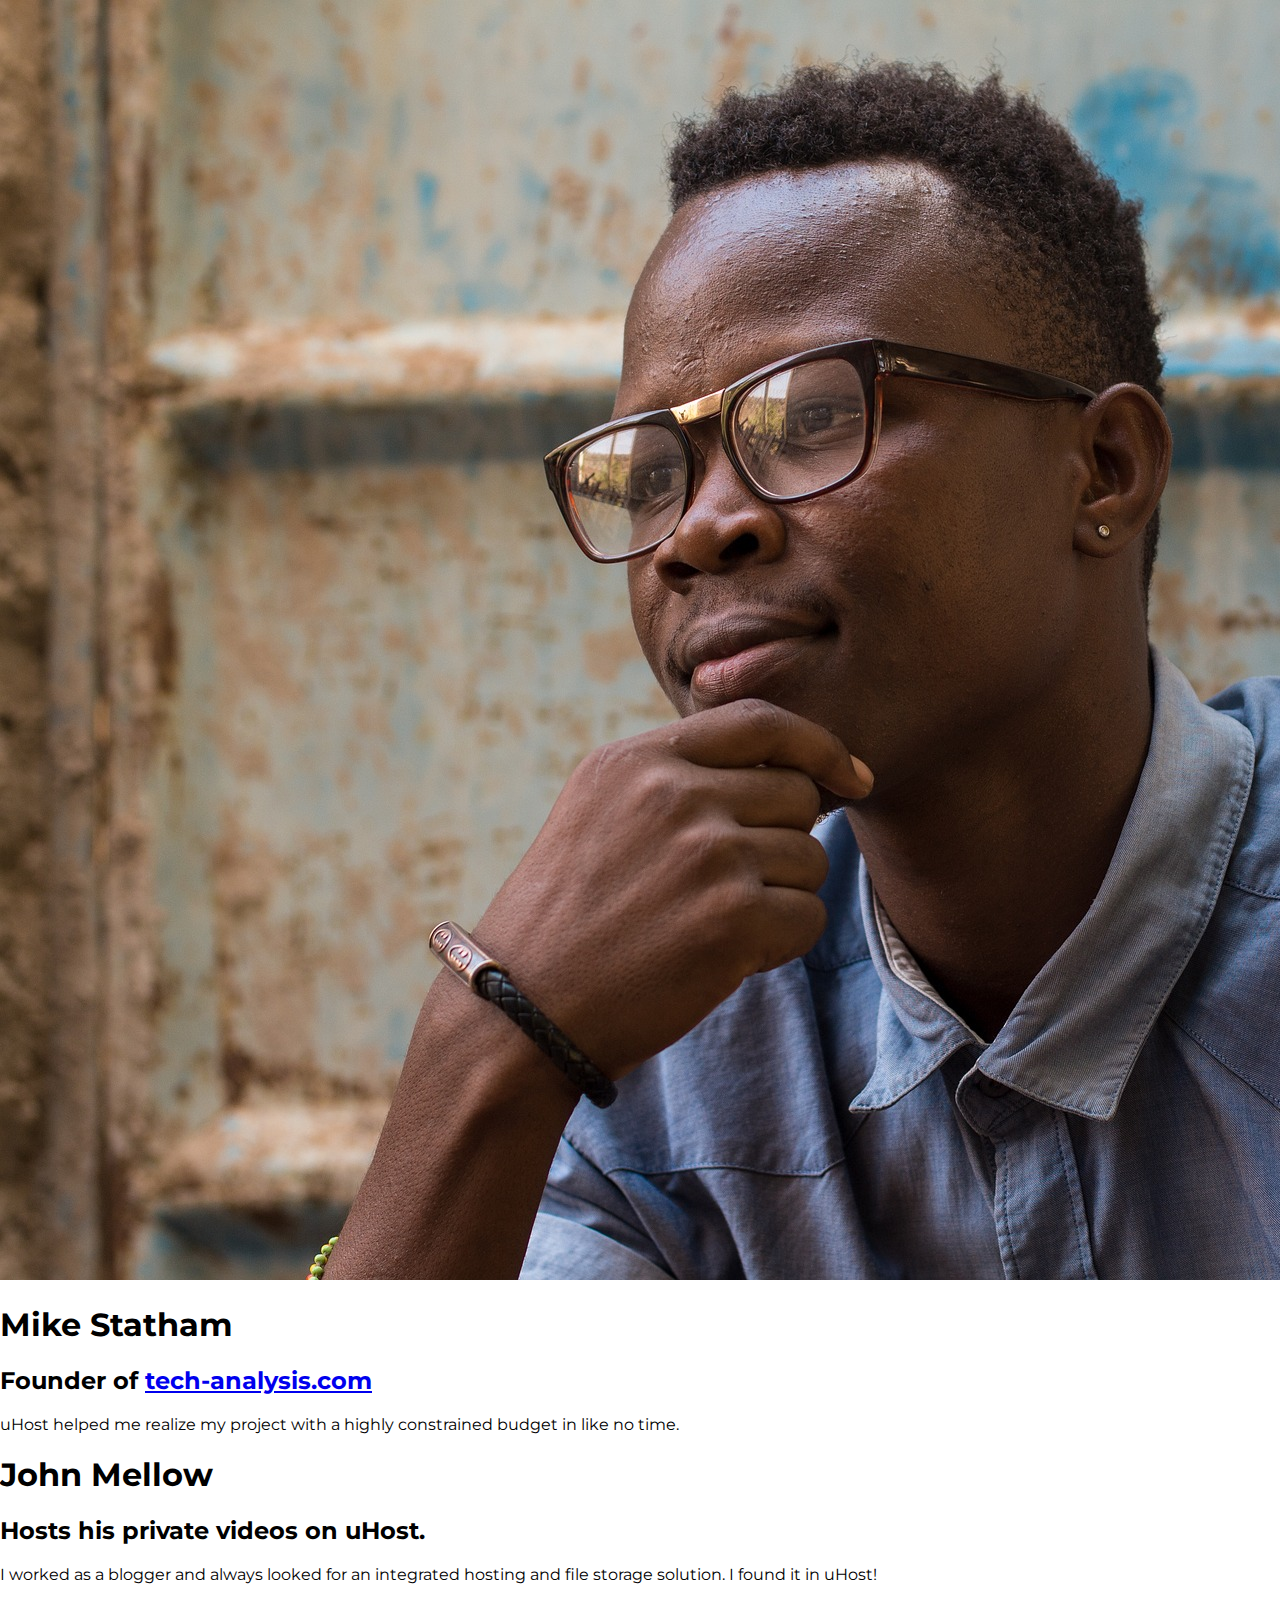
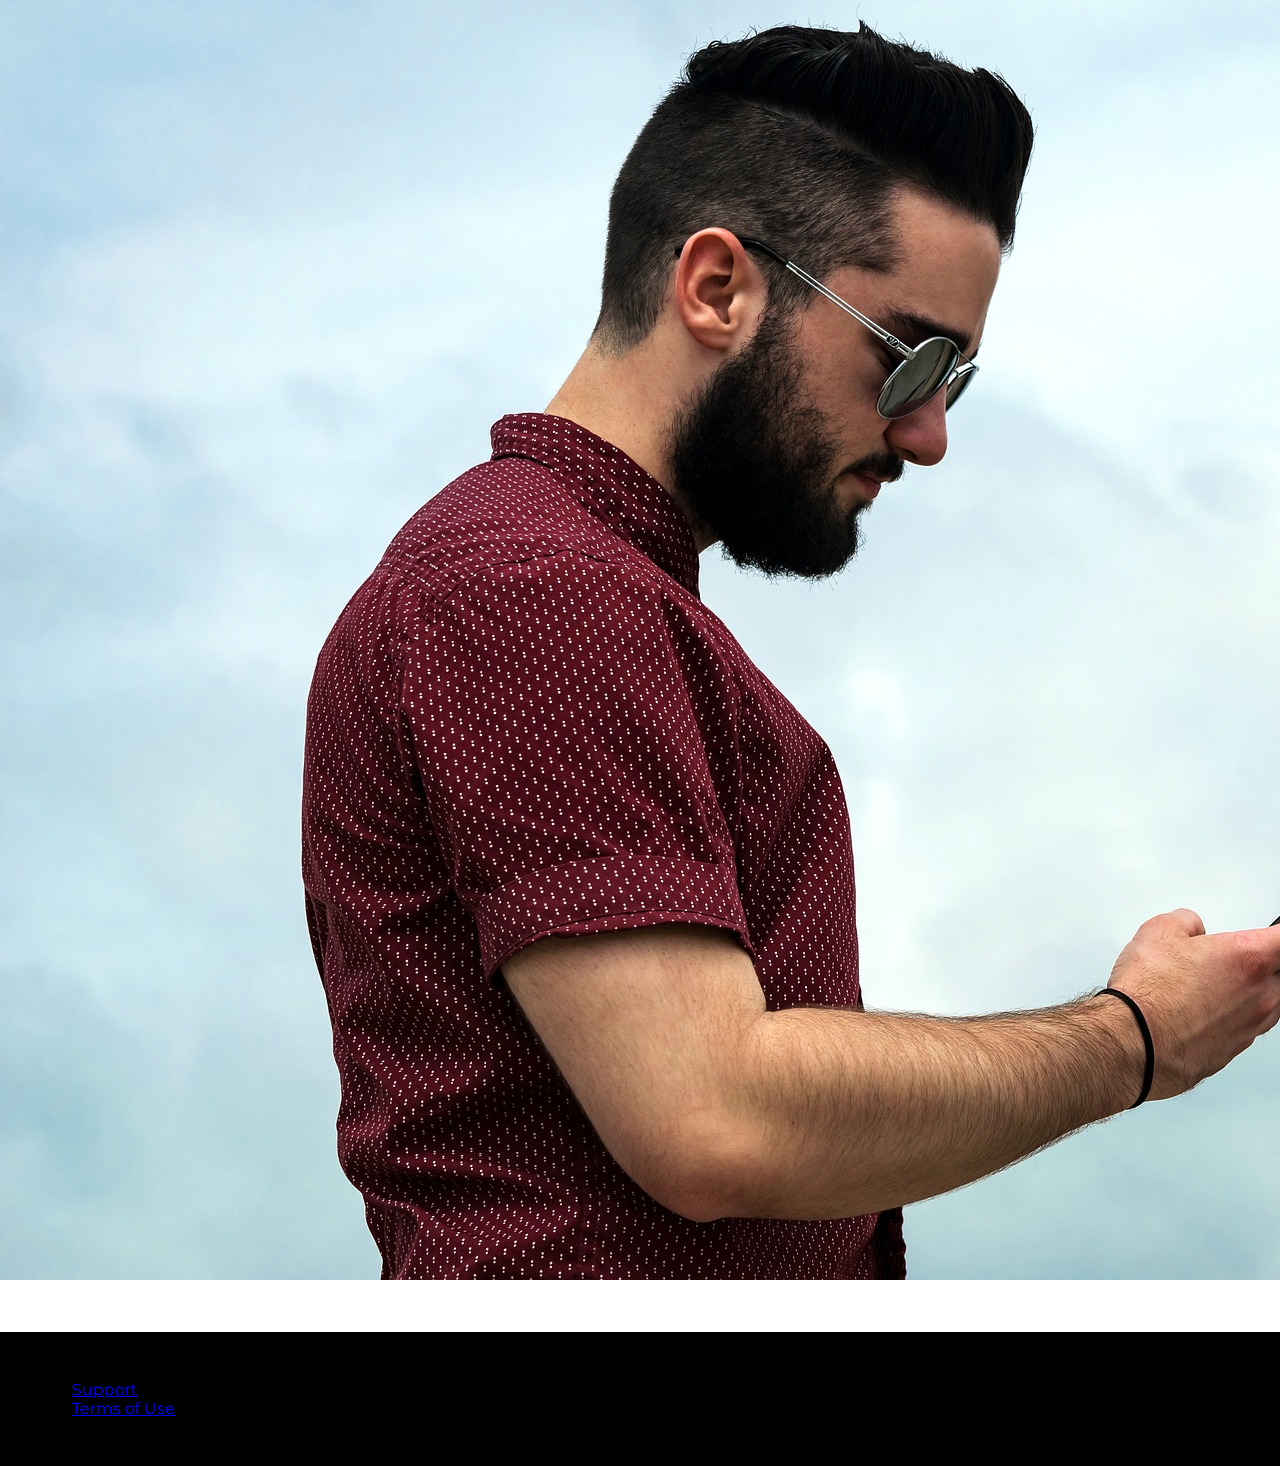
==== customers/index.html @ 0d9121a3 "backgrounds, icon, customers page added" ====
<!DOCTYPE html>
<html lang="en">

<head>
    <meta charset="UTF-8">
    <meta name="viewport" content="width=device-width, initial-scale=1.0">
    <meta http-equiv="X-UA-Compatible" content="ie=edge">
    <title>uHost Customers</title>
    <link rel="shortcut icon" href="../favicon.png">
    <link href="https://fonts.googleapis.com/css?family=Anton|Montserrat:400,700" rel="stylesheet">
    <link rel="stylesheet" href="../shared.css">
    <link rel="stylesheet" href="customers.css">
</head>

<body>

    <main>
        <div>
            <div class="testimonial" id="customer-1">
                <div class="testimonial__image-container">
                    <img src="../images/customer-1.jpg" alt="Mike Statham - Customer" class="testimonial__image">
                </div>
                <div class="testimonial__info">
                    <h1 class="testimonial__name">Mike Statham</h1>
                    <h2 class="testimonial__subtitle">Founder of
                        <a href="tech-analysis.com">tech-analysis.com</a>
                    </h2>
                    <p class="testimonial__text">uHost helped me realize my project with a highly constrained budget in like no time.</p>
                </div>
            </div>
            <div class="testimonial" id="customer-2">

                <div class="testimonial__info">
                    <h1 class="testimonial__name">John Mellow</h1>
                    <h2 class="testimonial__subtitle">Hosts his private videos on uHost.
                    </h2>
                    <p class="testimonial__text">I worked as a blogger and always looked for an integrated hosting and file storage solution. I found
                        it in uHost!
                    </p>
                </div>
                <div class="testimonial__image-container">
                    <img src="../images/customer-2.jpg" alt="John Mellow - Customer" class="testimonial__image">
                </div>
            </div>
        </div>
    </main>
    <footer class="main-footer">
        <nav>
            <ul>
                <li>
                    <a href="#">Support</a>
                </li>
                <li>
                    <a href="#">Terms of Use</a>
                </li>
            </ul>
        </nav>
    </footer>
</body>

</html>
---- shared.css ----
* {
    box-sizing: border-box;
}

body {
    font-family: 'Montserrat', sans-serif;
    margin: 0;
}

.main-header {
    width: 100%;
    position: fixed;
    top: 0;
    left: 0;
    background: #2ddf5c;
    padding: 8px 16px;
    z-index: 1;
}

.main-header > div {
    display: inline-block;
    vertical-align: middle;
}

.main-header__brand {
    color: #0e4f1f;
    text-decoration: none;
    font-weight: bold;
    font-size: 22px;
    height: 22px;
    display: inline-block;
    }

    .main-header__brand img {
        height: 100%;
    }

.main-nav {
    display: inline-block;
    text-align: right;
    width: calc(100% - 74px);
    vertical-align: middle;
}

.main-nav__items {
    margin: 0;
    padding: 0;
    list-style: none;
}

.main-nav__item {
    display: inline-block;
    margin: 0 16px;
}

.main-nav__item a {
    text-decoration: none;
    color: #0e4f1f;
    font-weight: bold;
    padding: 3px 0;
}

.main-nav__item a:hover,
.main-nav__item a:active {
    color: white;
    border-bottom: 5px solid white;
}

.main-nav__item--cta a {
    color: white;
    background: #ff1b68;
    padding: 8px 16px;
    border-radius: 8px;
}

.main-nav__item--cta a:hover,
.main-nav__item--cta a:active {
    color: #ff1b68;
    background: white;
    border: none;
}

.main-footer {
    background: black;
    padding: 32px;
    margin-top: 48px;
}

.main-footer__links {
    list-style: none;
    margin: 0;
    padding: 0;
    text-align: center;
}

.main-footer__link {
    display: inline-block;
    margin: 0 16px;
}

.main-footer__link a {
    color: white;
    text-decoration: none;
}

.main-footer__link a:hover,
.main-footer__link a:active {
    color: #ccc;
}

.button {
    background: #0e4f1f;
    color: white;
    font: inherit;
    border: 1.5px solid #0e4f1f;
    padding: 8px;
    border-radius: 8px;
    font-weight: bold;
    cursor: pointer;
}

.button:hover,
.button:active {
    background: white;
    color: #0e4f1f;
}

.button:focus {
    outline: none;
}
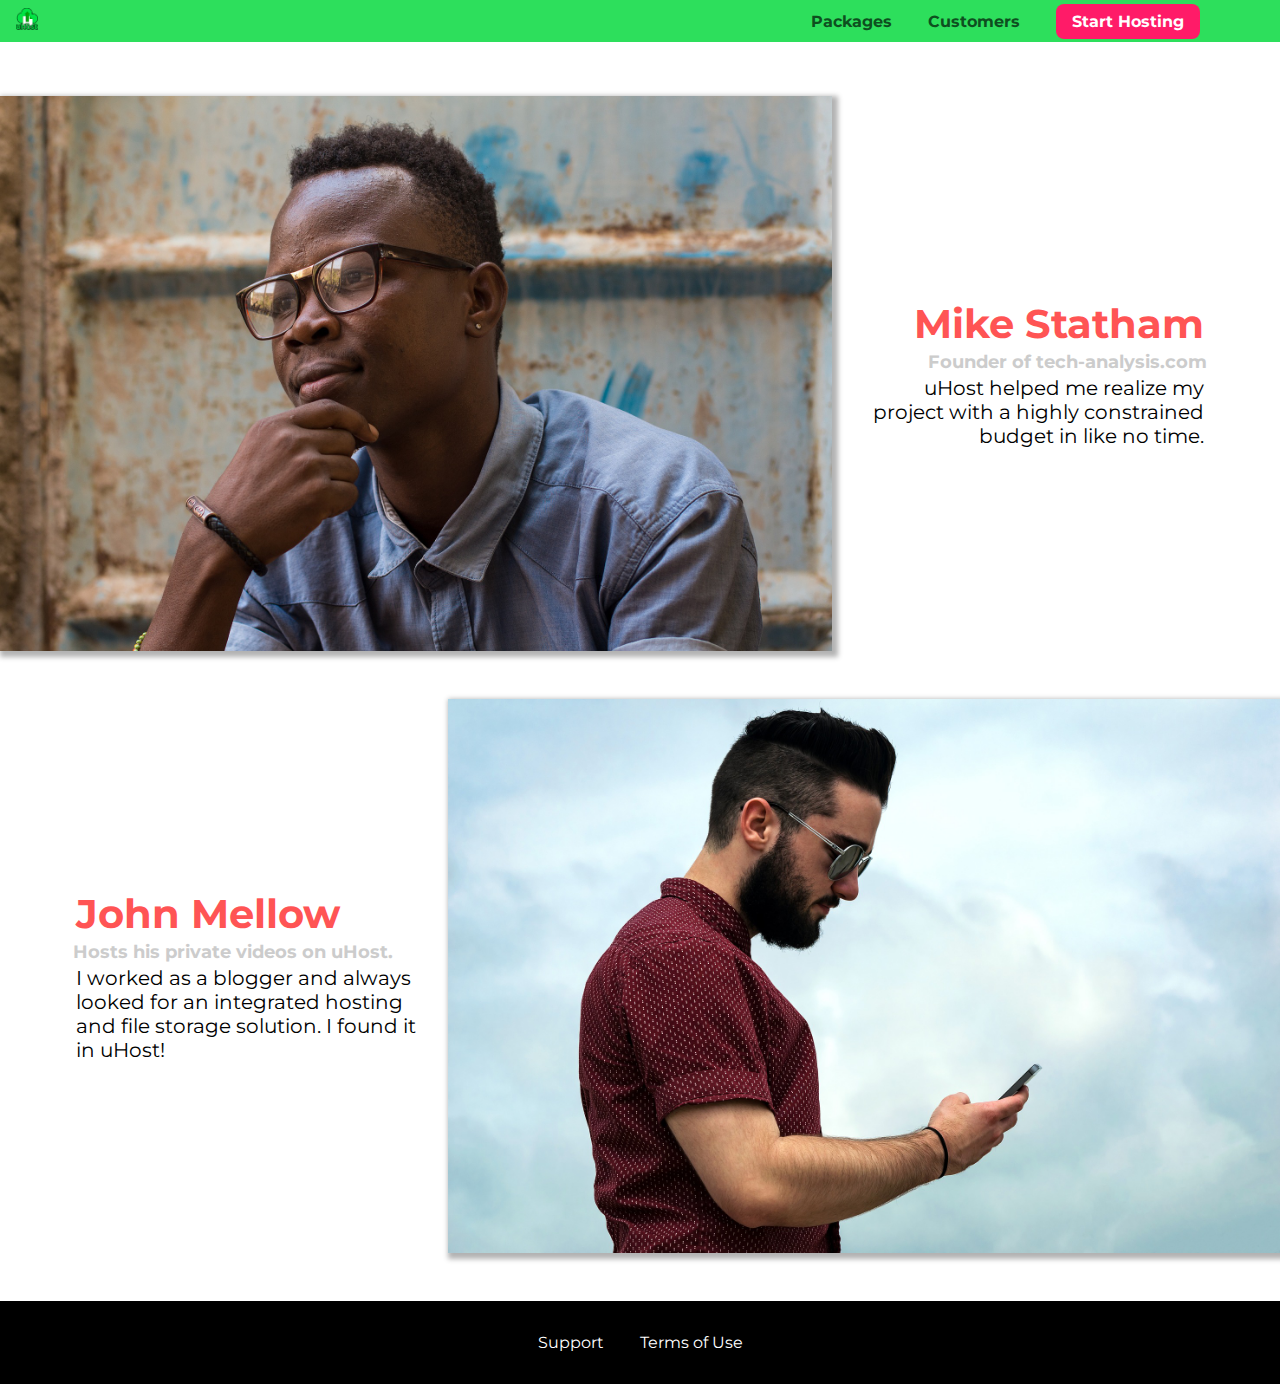
==== commit 06bcb77d: "customers page images fixed" ====
--- a/customers/index.html
+++ b/customers/index.html
@@ -13,6 +13,26 @@
 </head>
 
 <body>
+    <header class="main-header">
+        <div>
+            <a href="index.html" class="main-header__brand">
+                <img src="../images/uhost-icon.png" alt="uHost - Your favorite hosting company">
+            </a>
+        </div>
+        <nav class="main-nav">
+            <ul class="main-nav__items">
+                <li class="main-nav__item">
+                    <a href="../packages/index.html">Packages</a>
+                </li>
+                <li class="main-nav__item">
+                    <a href="../customers/index.html">Customers</a>
+                </li>
+                <li class="main-nav__item main-nav__item--cta">
+                    <a href="start-hosting/index.html">Start Hosting</a>
+                </li>
+            </ul>
+        </nav>
+    </header>
 
     <main>
         <div>
@@ -46,11 +66,11 @@
     </main>
     <footer class="main-footer">
         <nav>
-            <ul>
-                <li>
+            <ul class="main-footer__links">
+                <li class="main-footer__link">
                     <a href="#">Support</a>
                 </li>
-                <li>
+                <li class="main-footer__link">
                     <a href="#">Terms of Use</a>
                 </li>
             </ul>
--- a/customers/customers.css
+++ b/customers/customers.css
@@ -0,0 +1,68 @@
+.testimonial {
+    font-size: 20px;
+    margin: 48px 0;
+  }
+  
+  .testimonial__list {
+    width: 80%;
+    margin: auto;
+  }
+  
+  .testimonial:first-of-type {
+    margin-top: 96px;
+  }
+
+  .testimonial__image-container {
+      width: 65%;
+      display: inline-block;
+      vertical-align: middle;
+      box-shadow: 3px 3px 5px 3px rgba(0, 0,0,0.3);
+
+  }
+  .testimonial__image {
+      width: 100%;
+      vertical-align: top;
+  }
+  
+  .testimonial__info {
+    text-align: right;
+    padding: 14px;
+    display: inline-block;
+    vertical-align: middle;
+    width: 30%;
+  }
+  
+  #customer-2.testimonial {
+    text-align: right;
+  }
+  
+  #customer-2 .testimonial__info {
+    text-align: left;
+  }
+  
+  .testimonial__name {
+    margin: 3px;
+    color: #ff5454;
+  }
+  
+  .testimonial__subtitle {
+    margin: 0;
+    font-size: 18px;
+    color: #ccc;
+  }
+  
+  .testimonial__subtitle a {
+    color: inherit;
+    text-decoration: none;
+  }
+  
+  .testimonial__subtitle a:hover,
+  .testimonial__subtitle a:active {
+    color: #7a7a7a;
+  }
+  
+  .testimonial__text {
+    margin: 3px;
+  }
+  
+  